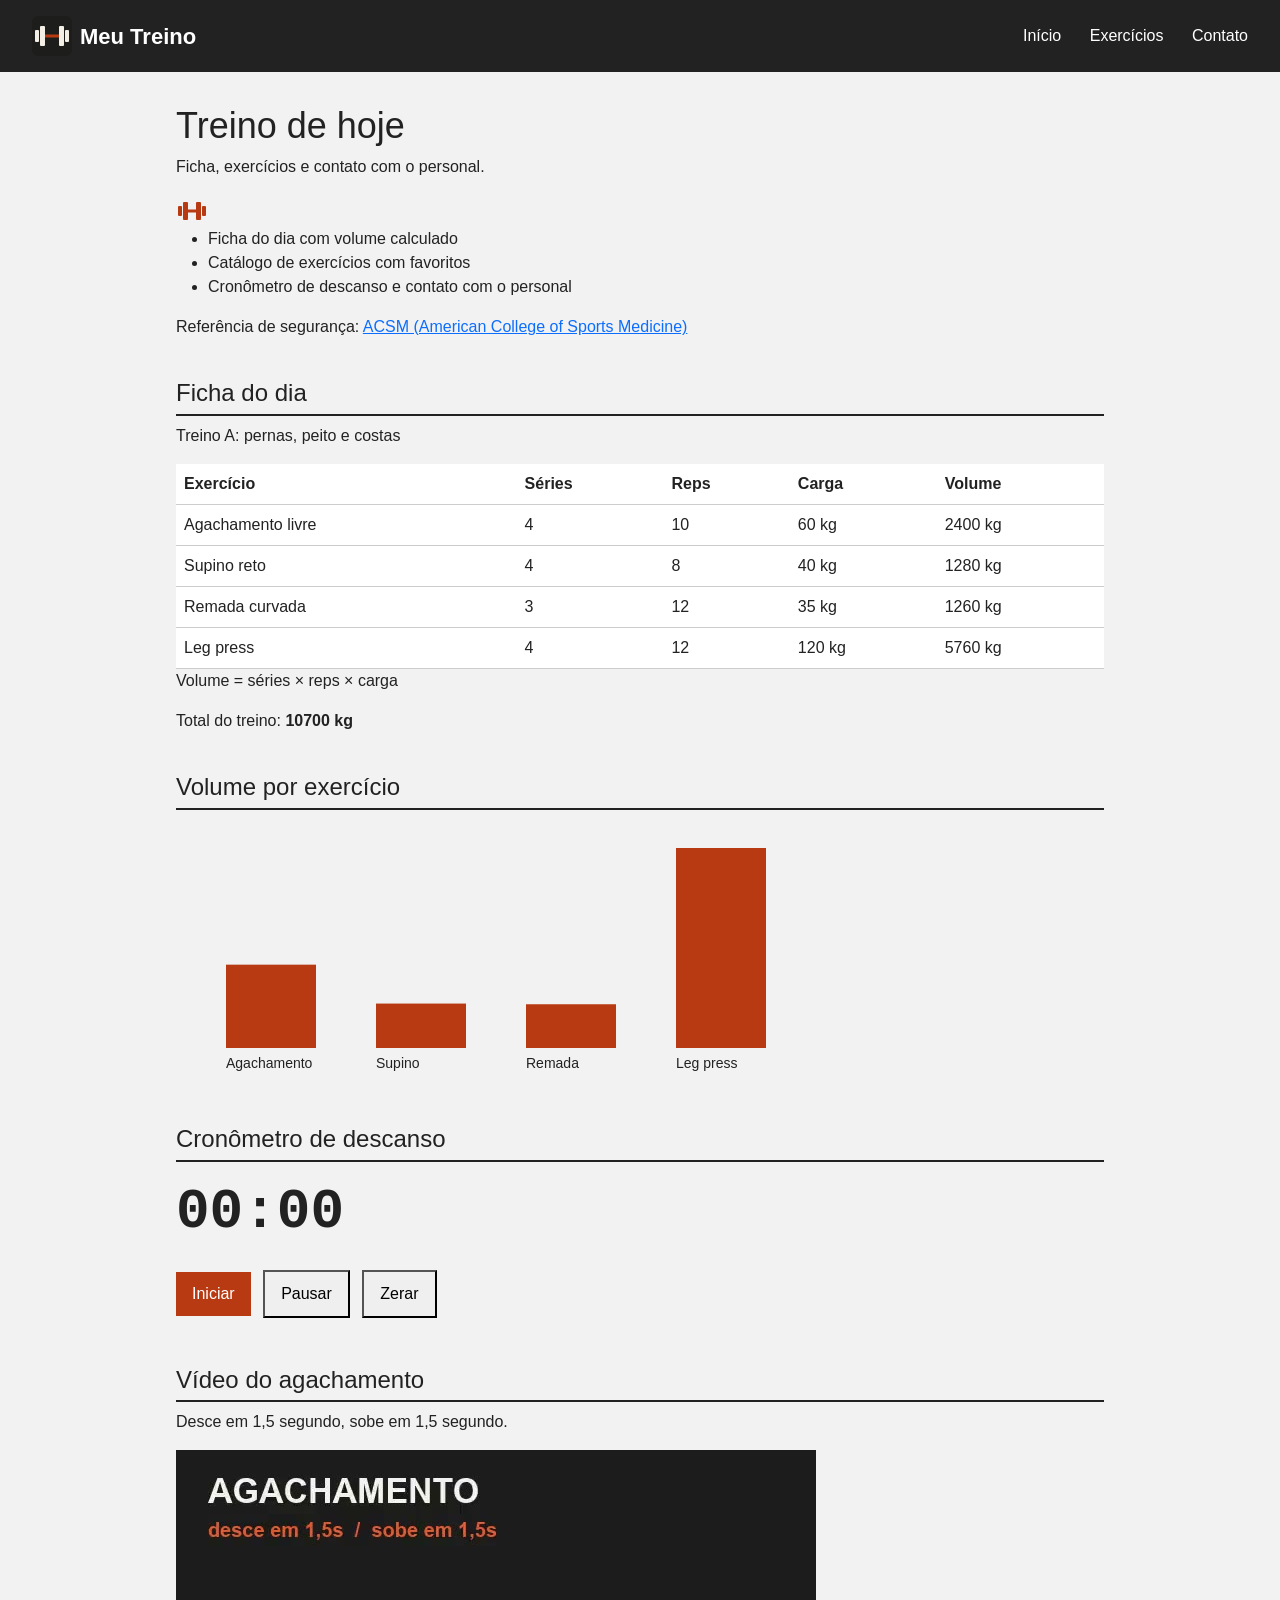
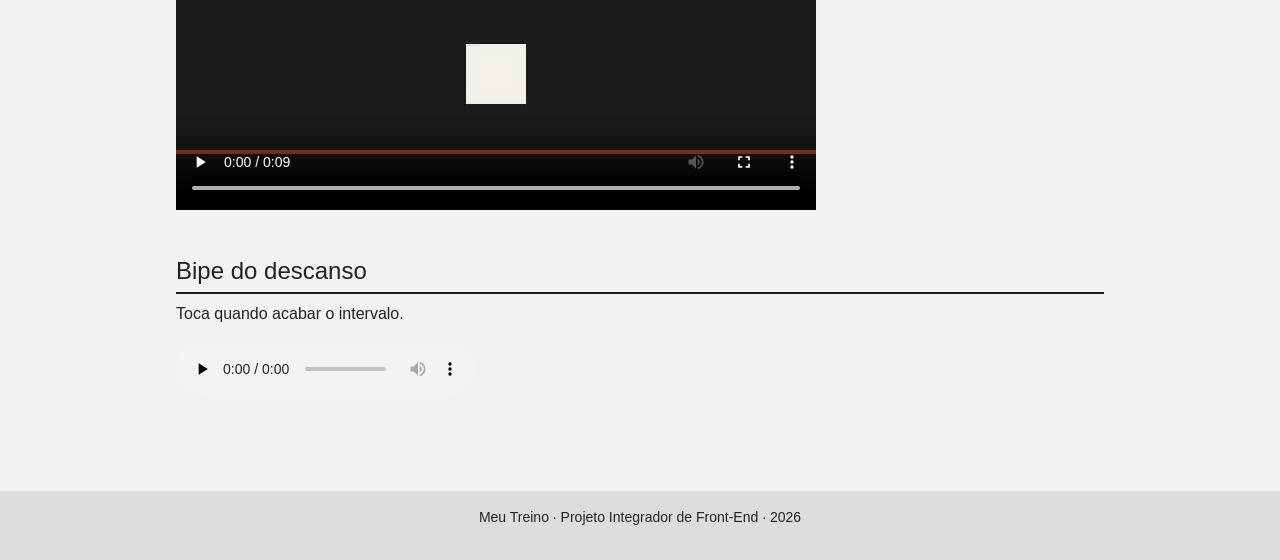
==== index.html @ c75bf41b "feat: adiciona logo SVG inline e gráfico de volume em canvas Co-Authored-By: Claude Haiku 5.5 <norep" ====
<!DOCTYPE html>
<html lang="pt-BR">
<head>
  <meta charset="UTF-8">
  <meta name="viewport" content="width=device-width, initial-scale=1.0">
  <title>Meu Treino</title>
  <link rel="icon" href="assets/images/logo.svg" type="image/svg+xml">
  <link rel="stylesheet" href="https://cdn.jsdelivr.net/npm/bootstrap@5.3.3/dist/css/bootstrap.min.css" integrity="sha384-QWTKZyjpPEjISv5WaRU9OFeRpok6YctnYmDr5pNlyT2bRjXh0JMhjY6hW+ALEwIH" crossorigin="anonymous">
  <link rel="stylesheet" href="css/style.css">
  <script src="https://cdn.jsdelivr.net/npm/bootstrap@5.3.3/dist/js/bootstrap.bundle.min.js" integrity="sha384-YvpcrYf0tY3lHB60NNkmXc5s9fDVZLESaAA55NDzOxhy9GkcIdslK1eN7N6jIeHz" crossorigin="anonymous" defer></script>
  <script src="js/script.js" defer></script>
</head>
<body>
  <header class="topo">
    <a href="index.html" class="marca">
      <svg class="logo" width="40" height="40" viewBox="0 0 40 40" role="img" aria-labelledby="logo-titulo">
        <title id="logo-titulo">Logotipo Meu Treino</title>
        <rect width="40" height="40" rx="6" fill="#1d1d1b"/><rect x="3" y="14" width="4" height="12" rx="1" fill="#f3efe6"/><rect x="8" y="10" width="5" height="20" rx="1" fill="#f3efe6"/><rect x="13" y="18.5" width="14" height="3" fill="#b83a12"/><rect x="27" y="10" width="5" height="20" rx="1" fill="#f3efe6"/><rect x="33" y="14" width="4" height="12" rx="1" fill="#f3efe6"/>
      </svg>
      Meu Treino
    </a>
    <nav class="menu">
      <a href="index.html">Início</a>
      <a href="exercicios.html">Exercícios</a>
      <a href="contato.html">Contato</a>
    </nav>
  </header>

  <main class="conteudo">
    <section>
      <h1>Treino de hoje</h1>
      <p>Ficha, exercícios e contato com o personal.</p>
      <img src="assets/images/icone-geral.svg" alt="Ícone de barra de musculação" width="32" height="32">
      <ul>
        <li>Ficha do dia com volume calculado</li>
        <li>Catálogo de exercícios com favoritos</li>
        <li>Cronômetro de descanso e contato com o personal</li>
      </ul>
      <p>Referência de segurança: <a href="https://www.acsm.org/" target="_blank" rel="noopener noreferrer">ACSM (American College of Sports Medicine)</a></p>
    </section>

    <section>
      <h2>Ficha do dia</h2>
      <p>Treino A: pernas, peito e costas</p>
      <table class="ficha">
        <thead>
          <tr>
            <th>Exercício</th>
            <th>Séries</th>
            <th>Reps</th>
            <th>Carga</th>
            <th>Volume</th>
          </tr>
        </thead>
        <tbody>
          <tr><td>Agachamento livre</td><td>4</td><td>10</td><td>60 kg</td><td class="volume">–</td></tr>
          <tr><td>Supino reto</td><td>4</td><td>8</td><td>40 kg</td><td class="volume">–</td></tr>
          <tr><td>Remada curvada</td><td>3</td><td>12</td><td>35 kg</td><td class="volume">–</td></tr>
          <tr><td>Leg press</td><td>4</td><td>12</td><td>120 kg</td><td class="volume">–</td></tr>
        </tbody>
      </table>
      <p>Volume = séries × reps × carga</p>
      <p style="margin-top: 16px;">Total do treino: <strong id="volume-total">–</strong></p>
    </section>

    <section>
      <h2>Volume por exercício</h2>
      <!-- Canvas 2D: gráfico de barras desenhado pelo script.js. O texto entre as tags é o fallback -->
      <canvas id="grafico-volume" width="640" height="260" role="img" aria-label="Gráfico de barras do volume de cada exercício">
        Volume por exercício: Agachamento 2400 kg, Supino 1280 kg, Remada 1260 kg e Leg press 5760 kg.
      </canvas>
    </section>

    <section>
      <h2>Cronômetro de descanso</h2>
      <p class="cron-display" id="cron-display">00:00</p>
      <button type="button" class="primario" id="btn-iniciar">Iniciar</button>
      <button type="button" id="btn-pausar">Pausar</button>
      <button type="button" id="btn-zerar">Zerar</button>
    </section>

    <section>
      <h2>Vídeo do agachamento</h2>
      <p>Desce em 1,5 segundo, sobe em 1,5 segundo.</p>
      <!-- preload="metadata": carrega só duração e dimensões, para não gastar dados antes do clique (vídeo abaixo da dobra) -->
      <video controls preload="metadata" width="640" poster="assets/images/agachamento-poster.jpg">
        <source src="media/agachamento.webm" type="video/webm">
        <source src="media/agachamento.mp4" type="video/mp4">
        Seu navegador não reproduz vídeo.
      </video>
    </section>

    <section>
      <h2>Bipe do descanso</h2>
      <p>Toca quando acabar o intervalo.</p>
      <!-- preload="none": áudio curto e pouco usado, então nada é baixado até a pessoa dar play -->
      <audio controls preload="none">
        <source src="media/bipe-descanso.ogg" type="audio/ogg">
        <source src="media/bipe-descanso.mp3" type="audio/mpeg">
        Seu navegador não reproduz áudio.
      </audio>
    </section>
  </main>

  <footer class="rodape">
    <p>Meu Treino · Projeto Integrador de Front-End · 2026</p>
  </footer>

  <!-- Mini-analisador da Aula 09: roda pelo Console (F12) com analisarTreino() -->
  <script src="js/logica.js" defer></script>
</body>
</html>
---- css/style.css ----
*,
*::before,
*::after {
  box-sizing: border-box;
}

body {
  margin: 0;
  font-family: Arial, sans-serif;
  background-color: #f2f2f2;
  color: #222;
}

.topo {
  background-color: #222;
  padding: 16px 32px;
  display: flex;
  justify-content: space-between;
  align-items: center;
}

.marca {
  color: white;
  font-size: 22px;
  font-weight: bold;
  text-decoration: none;
  display: flex;
  align-items: center;
}

.marca img {
  margin-right: 8px;
}

.menu a {
  color: white;
  text-decoration: none;
  margin-left: 24px;
}

.menu a:hover {
  text-decoration: underline;
}

.conteudo {
  max-width: 960px;
  margin: 0 auto;
  padding: 32px 16px 48px;
}

section {
  margin-bottom: 40px;
}

h1 {
  font-size: 36px;
}

h2 {
  font-size: 24px;
  border-bottom: 2px solid #222;
  padding-bottom: 6px;
}

table {
  width: 100%;
  background-color: white;
  border-collapse: collapse;
}

th,
td {
  text-align: left;
  padding: 8px;
  border-bottom: 1px solid #ccc;
}

.cron-display {
  font-size: 56px;
  font-family: "Courier New", monospace;
  font-weight: bold;
  margin: 8px 0 16px;
}

/* Cartão de exercício: ocupa a altura toda da coluna do Bootstrap */
.cartao {
  height: 100%;
  background-color: white;
  border: 1px solid #ccc;
  padding: 16px;
  margin-bottom: 16px;
}

.cartao h2 {
  font-size: 20px;
  border-bottom: none;
  margin: 8px 0;
}

.grupo {
  background-color: #222;
  color: white;
  display: inline-block;
  padding: 2px 8px;
  font-size: 13px;
}

.modal-title {
  font-size: 22px;
  border-bottom: none;
  padding-bottom: 0;
}

form {
  max-width: 500px;
}

label {
  display: block;
  font-weight: bold;
  margin-top: 12px;
  margin-bottom: 4px;
}

input,
select,
textarea {
  width: 100%;
  padding: 8px;
  font-size: 16px;
  box-sizing: border-box;
}

form button {
  margin-top: 16px;
}

button {
  padding: 10px 16px;
  font-size: 16px;
  cursor: pointer;
  margin-right: 8px;
  margin-bottom: 8px;
}

.botao-favorito,
.botao-detalhes {
  padding: 6px 12px;
  font-size: 14px;
}

/* o X do modal é do Bootstrap: sem o padding e a margem do botão geral */
.btn-close {
  padding: 0;
  margin: 0;
}

.primario {
  background-color: #b83a12;
  color: white;
  border: none;
}

.rodape {
  background-color: #ddd;
  text-align: center;
  padding: 16px;
  font-size: 14px;
}

fieldset {
  border: 1px solid #ccc;
  background-color: white;
  padding: 8px 16px 16px;
  margin: 16px 0 0;
}

legend {
  font-weight: bold;
  padding: 0 8px;
}

canvas {
  max-width: 100%;
  height: auto;
}

.logo {
  margin-right: 8px;
}
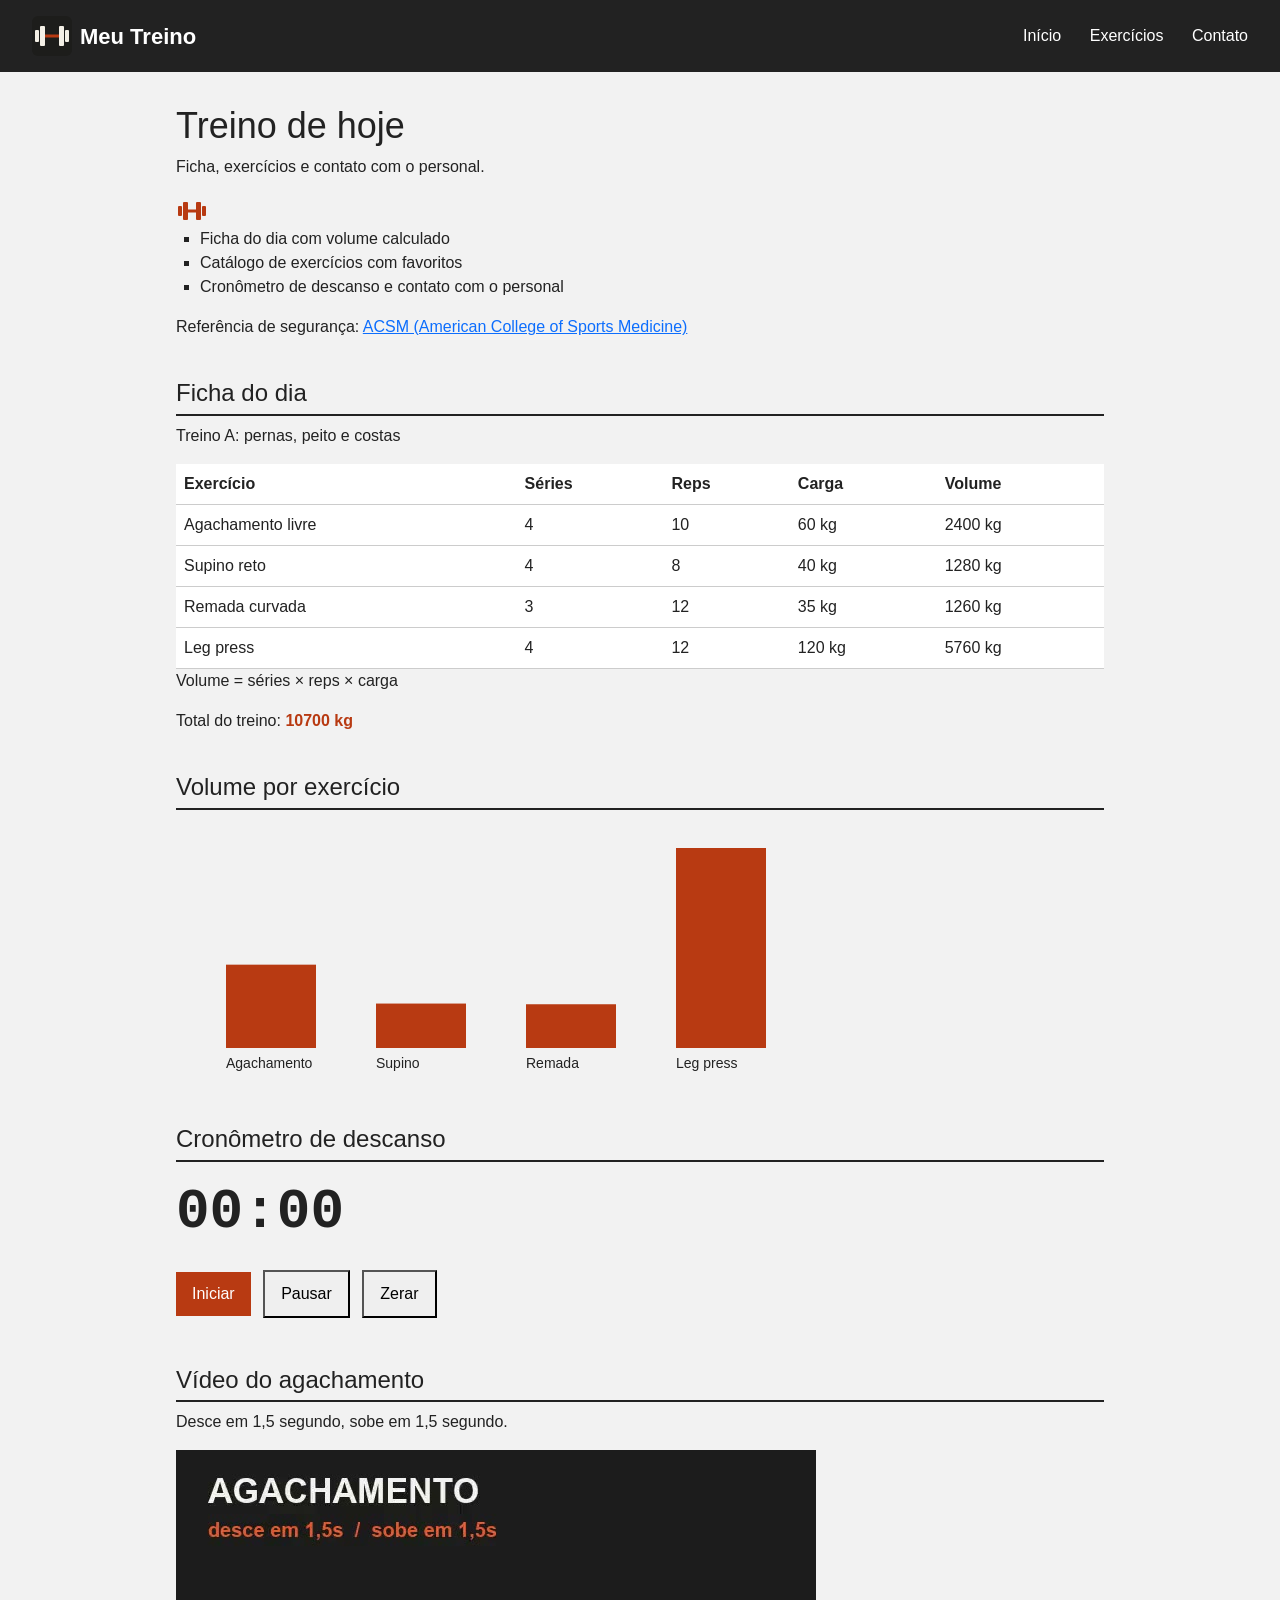
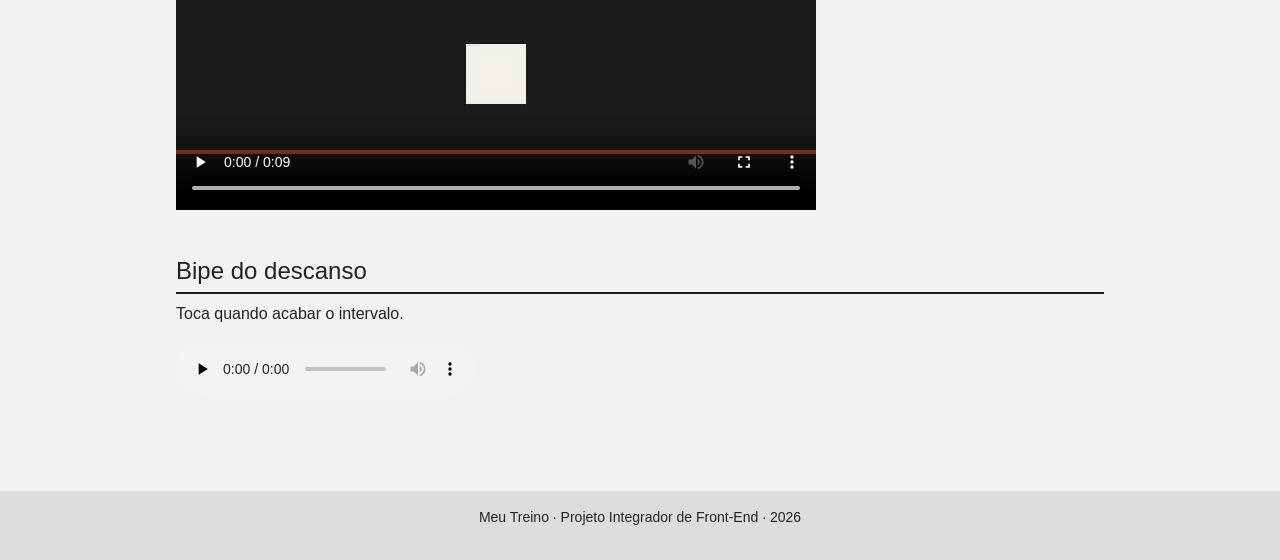
==== commit bcbaf3f3: "style: adiciona reset, variáveis CSS, estados de link e unidades rem Co-Authored-By: Claude Haiku 5." ====
--- a/index.html
+++ b/index.html
@@ -6,6 +6,7 @@
   <title>Meu Treino</title>
   <link rel="icon" href="assets/images/logo.svg" type="image/svg+xml">
   <link rel="stylesheet" href="https://cdn.jsdelivr.net/npm/bootstrap@5.3.3/dist/css/bootstrap.min.css" integrity="sha384-QWTKZyjpPEjISv5WaRU9OFeRpok6YctnYmDr5pNlyT2bRjXh0JMhjY6hW+ALEwIH" crossorigin="anonymous">
+  <link rel="stylesheet" href="css/reset.css">
   <link rel="stylesheet" href="css/style.css">
   <script src="https://cdn.jsdelivr.net/npm/bootstrap@5.3.3/dist/js/bootstrap.bundle.min.js" integrity="sha384-YvpcrYf0tY3lHB60NNkmXc5s9fDVZLESaAA55NDzOxhy9GkcIdslK1eN7N6jIeHz" crossorigin="anonymous" defer></script>
   <script src="js/script.js" defer></script>
@@ -60,7 +61,7 @@
         </tbody>
       </table>
       <p>Volume = séries × reps × carga</p>
-      <p style="margin-top: 16px;">Total do treino: <strong id="volume-total">–</strong></p>
+      <p class="total">Total do treino: <strong id="volume-total">–</strong></p>
     </section>
 
     <section>
--- a/css/style.css
+++ b/css/style.css
@@ -1,18 +1,23 @@
-*,
-*::before,
-*::after {
-  box-sizing: border-box;
+/* Variáveis: cores, espaçamento e raio ficam num lugar só */
+:root {
+  --cor-escura: #222;
+  --cor-clara: #f2f2f2;
+  --cor-destaque: #b83a12;
+  --cor-borda: #ccc;
+  --espaco: 16px;
+  --raio: 4px;
 }
 
 body {
-  margin: 0;
   font-family: Arial, sans-serif;
-  background-color: #f2f2f2;
-  color: #222;
+  background-color: var(--cor-clara);
+  color: var(--cor-escura);
+  /* rem: o tamanho acompanha a preferência de fonte do usuário */
+  font-size: 1rem;
 }
 
 .topo {
-  background-color: #222;
+  background-color: var(--cor-escura);
   padding: 16px 32px;
   display: flex;
   justify-content: space-between;
@@ -21,7 +26,7 @@
 
 .marca {
   color: white;
-  font-size: 22px;
+  font-size: 1.375rem;
   font-weight: bold;
   text-decoration: none;
   display: flex;
@@ -32,20 +37,27 @@
   margin-right: 8px;
 }
 
-.menu a {
+/* Combinador descendente: só os links que estão dentro do menu do topo */
+.topo .menu a:link,
+.topo .menu a:visited {
   color: white;
   text-decoration: none;
   margin-left: 24px;
 }
 
-.menu a:hover {
+/* Ordem dos estados: :link, :visited, :hover, :active (LVHA) */
+.topo .menu a:hover {
   text-decoration: underline;
+}
+
+.topo .menu a:active {
+  color: var(--cor-clara);
 }
 
 .conteudo {
   max-width: 960px;
   margin: 0 auto;
-  padding: 32px 16px 48px;
+  padding: 32px var(--espaco) 48px;
 }
 
 section {
@@ -53,13 +65,19 @@
 }
 
 h1 {
-  font-size: 36px;
+  font-size: 2.25rem;
 }
 
 h2 {
-  font-size: 24px;
-  border-bottom: 2px solid #222;
+  font-size: 1.5rem;
+  border-bottom: 2px solid var(--cor-escura);
   padding-bottom: 6px;
+}
+
+/* Lista da home: bullet quadrado, com recuo para o texto não encostar na borda */
+ul {
+  list-style-type: square;
+  padding-left: 24px;
 }
 
 table {
@@ -72,11 +90,20 @@
 td {
   text-align: left;
   padding: 8px;
-  border-bottom: 1px solid #ccc;
+  border-bottom: 1px solid var(--cor-borda);
+}
+
+/* ID: elemento único da página (total do treino) */
+#volume-total {
+  color: var(--cor-destaque);
+}
+
+.total {
+  margin-top: var(--espaco);
 }
 
 .cron-display {
-  font-size: 56px;
+  font-size: 3.5rem;
   font-family: "Courier New", monospace;
   font-weight: bold;
   margin: 8px 0 16px;
@@ -86,27 +113,28 @@
 .cartao {
   height: 100%;
   background-color: white;
-  border: 1px solid #ccc;
-  padding: 16px;
-  margin-bottom: 16px;
+  border: 1px solid var(--cor-borda);
+  border-radius: var(--raio);
+  padding: var(--espaco);
+  margin-bottom: var(--espaco);
 }
 
 .cartao h2 {
-  font-size: 20px;
+  font-size: 1.25rem;
   border-bottom: none;
   margin: 8px 0;
 }
 
 .grupo {
-  background-color: #222;
+  background-color: var(--cor-escura);
   color: white;
   display: inline-block;
   padding: 2px 8px;
-  font-size: 13px;
+  font-size: 0.8125rem;
 }
 
 .modal-title {
-  font-size: 22px;
+  font-size: 1.375rem;
   border-bottom: none;
   padding-bottom: 0;
 }
@@ -127,17 +155,17 @@
 textarea {
   width: 100%;
   padding: 8px;
-  font-size: 16px;
+  font-size: 1rem;
   box-sizing: border-box;
 }
 
 form button {
-  margin-top: 16px;
+  margin-top: var(--espaco);
 }
 
 button {
   padding: 10px 16px;
-  font-size: 16px;
+  font-size: 1rem;
   cursor: pointer;
   margin-right: 8px;
   margin-bottom: 8px;
@@ -146,7 +174,7 @@
 .botao-favorito,
 .botao-detalhes {
   padding: 6px 12px;
-  font-size: 14px;
+  font-size: 0.875rem;
 }
 
 /* o X do modal é do Bootstrap: sem o padding e a margem do botão geral */
@@ -156,7 +184,7 @@
 }
 
 .primario {
-  background-color: #b83a12;
+  background-color: var(--cor-destaque);
   color: white;
   border: none;
 }
@@ -164,15 +192,15 @@
 .rodape {
   background-color: #ddd;
   text-align: center;
-  padding: 16px;
-  font-size: 14px;
+  padding: var(--espaco);
+  font-size: 0.875rem;
 }
 
 fieldset {
-  border: 1px solid #ccc;
+  border: 1px solid var(--cor-borda);
   background-color: white;
   padding: 8px 16px 16px;
-  margin: 16px 0 0;
+  margin: var(--espaco) 0 0;
 }
 
 legend {
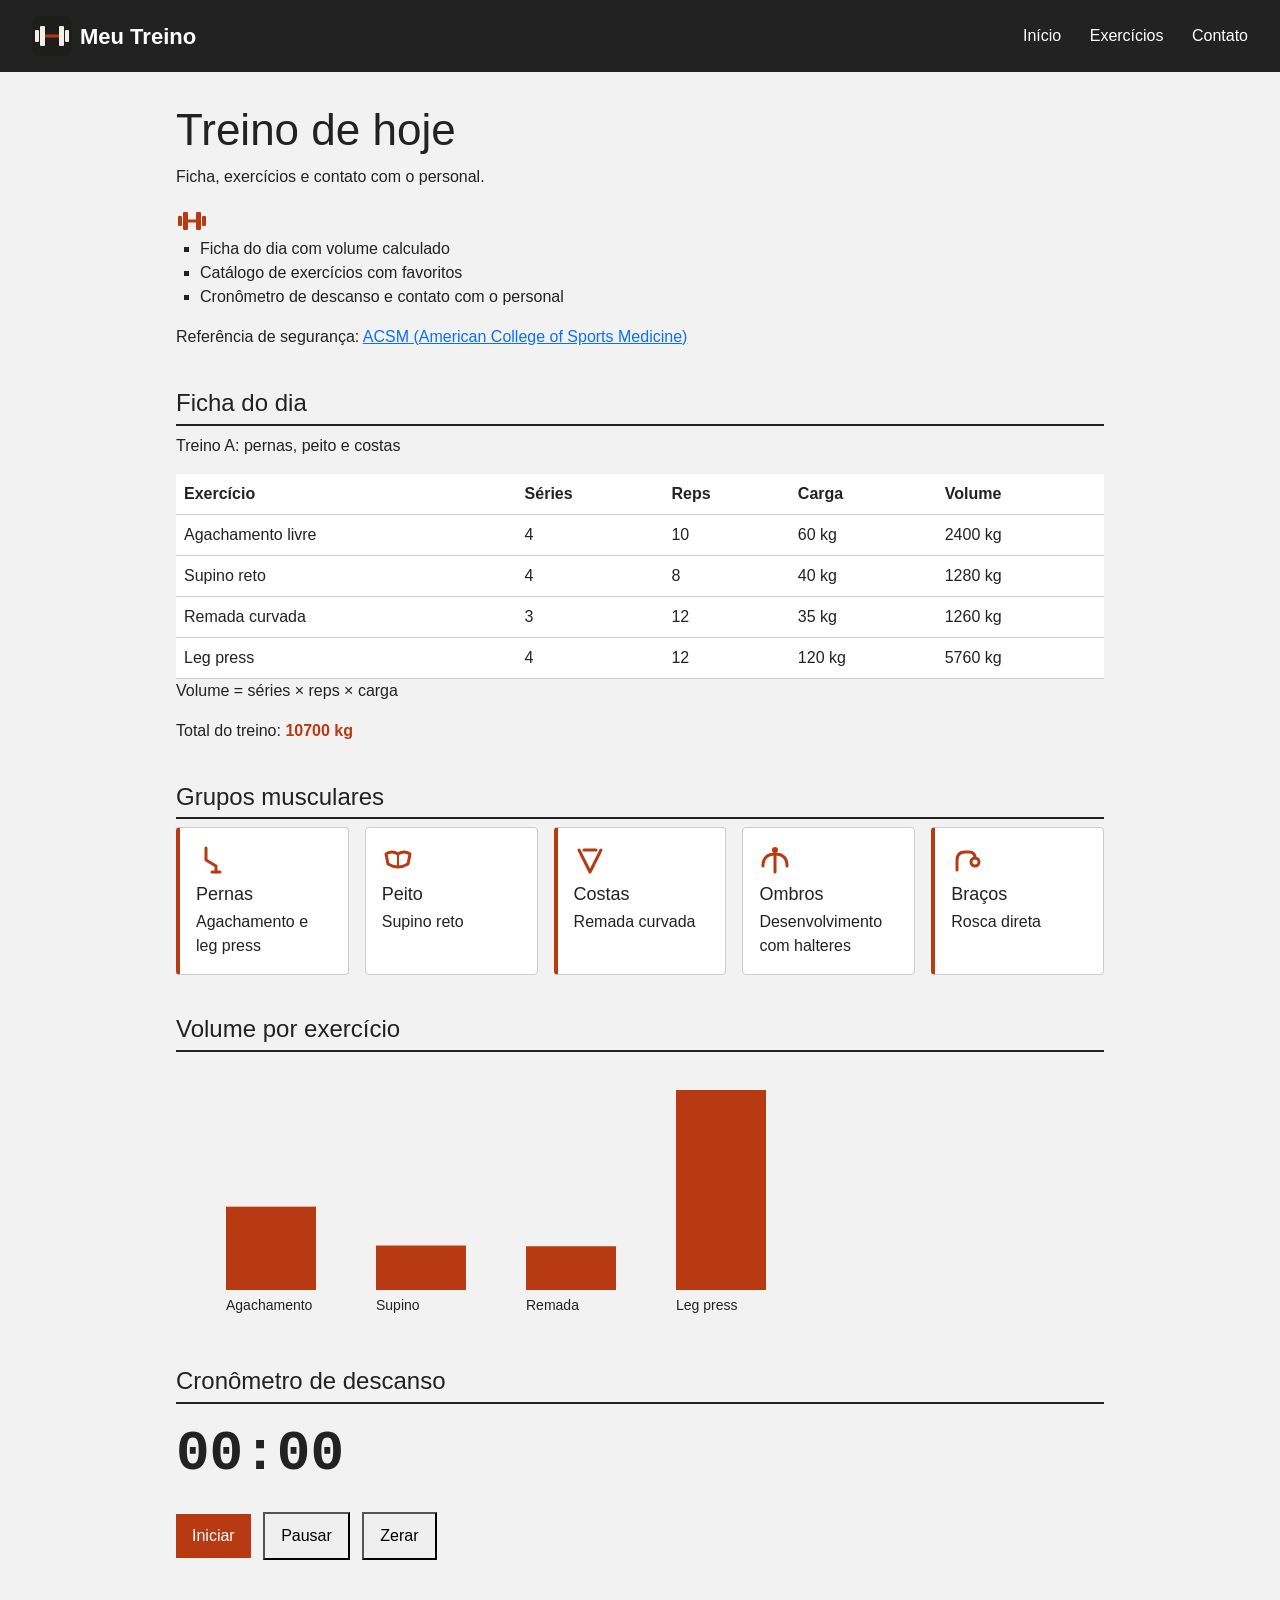
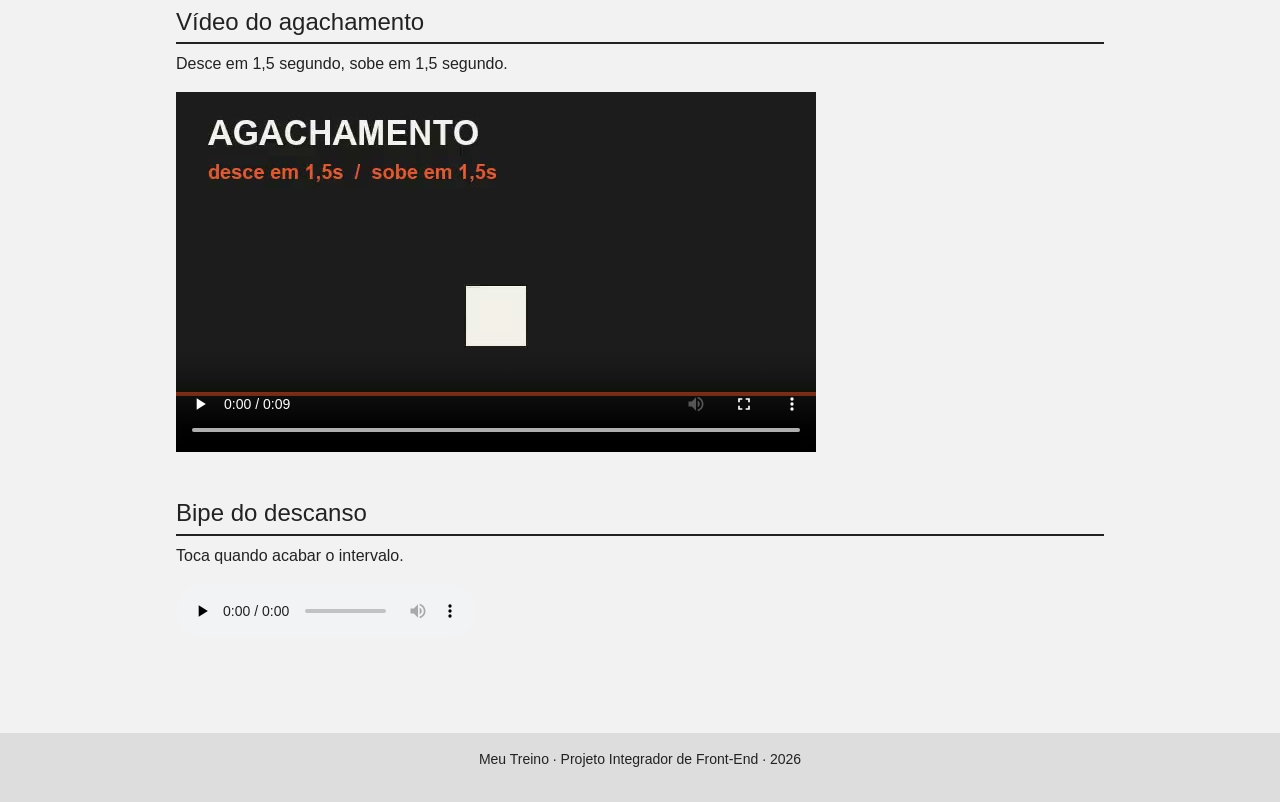
==== commit 208a1730: "style: monta grade de grupos com CSS grid e media queries Co-Authored-By: Claude Haiku 5.5 <noreply@" ====
--- a/index.html
+++ b/index.html
@@ -65,6 +65,37 @@
     </section>
 
     <section>
+      <h2>Grupos musculares</h2>
+      <div class="grade-grupos">
+        <article class="grupo-card">
+          <img src="assets/images/icone-pernas.svg" alt="" width="32" height="32">
+          <h3>Pernas</h3>
+          <p>Agachamento e leg press</p>
+        </article>
+        <article class="grupo-card">
+          <img src="assets/images/icone-peito.svg" alt="" width="32" height="32">
+          <h3>Peito</h3>
+          <p>Supino reto</p>
+        </article>
+        <article class="grupo-card">
+          <img src="assets/images/icone-costas.svg" alt="" width="32" height="32">
+          <h3>Costas</h3>
+          <p>Remada curvada</p>
+        </article>
+        <article class="grupo-card">
+          <img src="assets/images/icone-ombros.svg" alt="" width="32" height="32">
+          <h3>Ombros</h3>
+          <p>Desenvolvimento com halteres</p>
+        </article>
+        <article class="grupo-card">
+          <img src="assets/images/icone-bracos.svg" alt="" width="32" height="32">
+          <h3>Braços</h3>
+          <p>Rosca direta</p>
+        </article>
+      </div>
+    </section>
+
+    <section>
       <h2>Volume por exercício</h2>
       <!-- Canvas 2D: gráfico de barras desenhado pelo script.js. O texto entre as tags é o fallback -->
       <canvas id="grafico-volume" width="640" height="260" role="img" aria-label="Gráfico de barras do volume de cada exercício">
--- a/css/style.css
+++ b/css/style.css
@@ -216,3 +216,58 @@
 .logo {
   margin-right: 8px;
 }
+
+/* Grade responsiva sem media query: as colunas aparecem sozinhas conforme a largura */
+.grade-grupos {
+  display: grid;
+  grid-template-columns: repeat(auto-fit, minmax(160px, 1fr));
+  gap: var(--espaco);
+}
+
+.grupo-card {
+  background-color: white;
+  border: 1px solid var(--cor-borda);
+  border-radius: var(--raio);
+  padding: var(--espaco);
+  /* transform (e não top/margin) para o hover animar sem recalcular o layout */
+  transition: transform 0.2s;
+}
+
+.grupo-card:hover {
+  transform: translateY(-4px);
+}
+
+/* Pseudo-classe estrutural: cards em posição ímpar ganham a faixa de destaque */
+.grupo-card:nth-child(odd) {
+  border-left: 4px solid var(--cor-destaque);
+}
+
+.grupo-card h3 {
+  margin: 8px 0 4px;
+  font-size: 1.125rem;
+}
+
+.grupo-card p {
+  margin: 0;
+}
+
+/* Responsivo: em telas pequenas a barra do topo empilha em coluna */
+@media (max-width: 600px) {
+  .topo {
+    flex-direction: column;
+    gap: 8px;
+    padding: var(--espaco);
+  }
+
+  .topo .menu a:link,
+  .topo .menu a:visited {
+    margin-left: 0;
+    margin-right: 16px;
+  }
+}
+
+@media (min-width: 900px) {
+  h1 {
+    font-size: 2.75rem;
+  }
+}
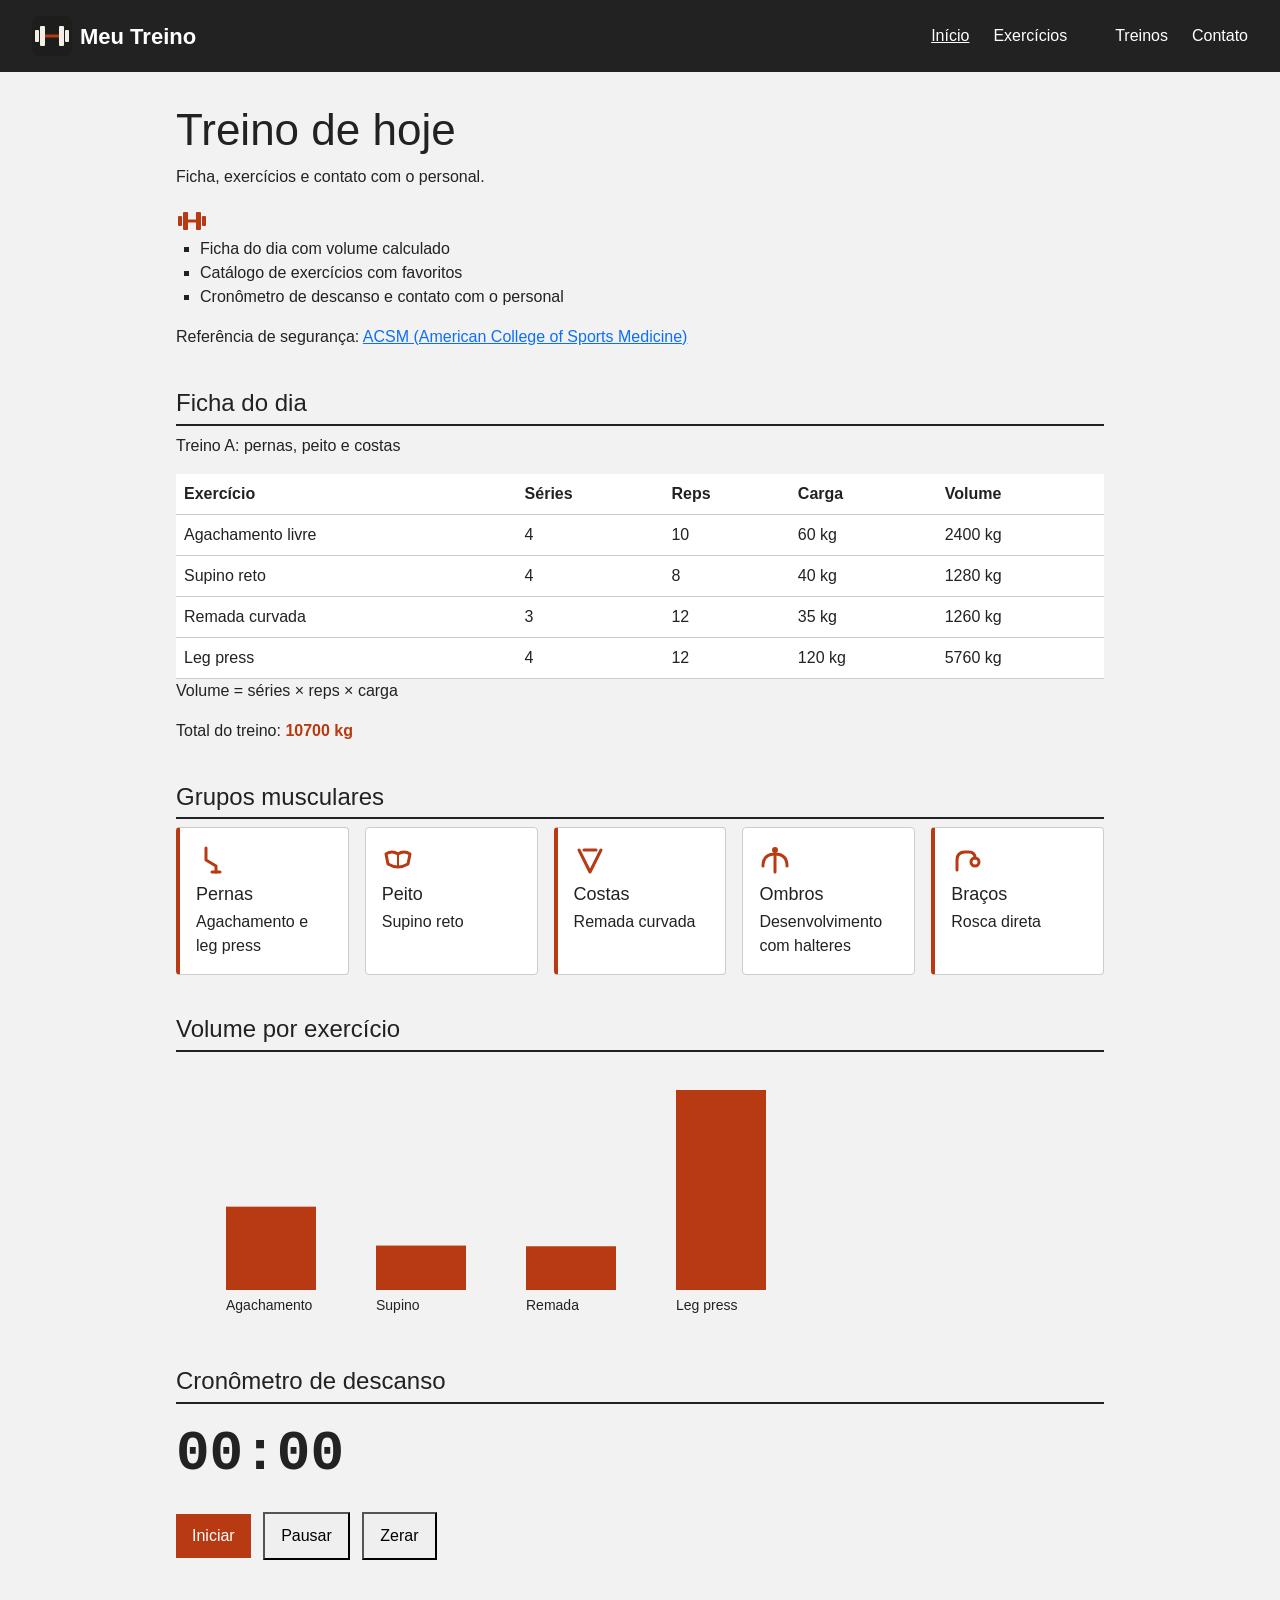
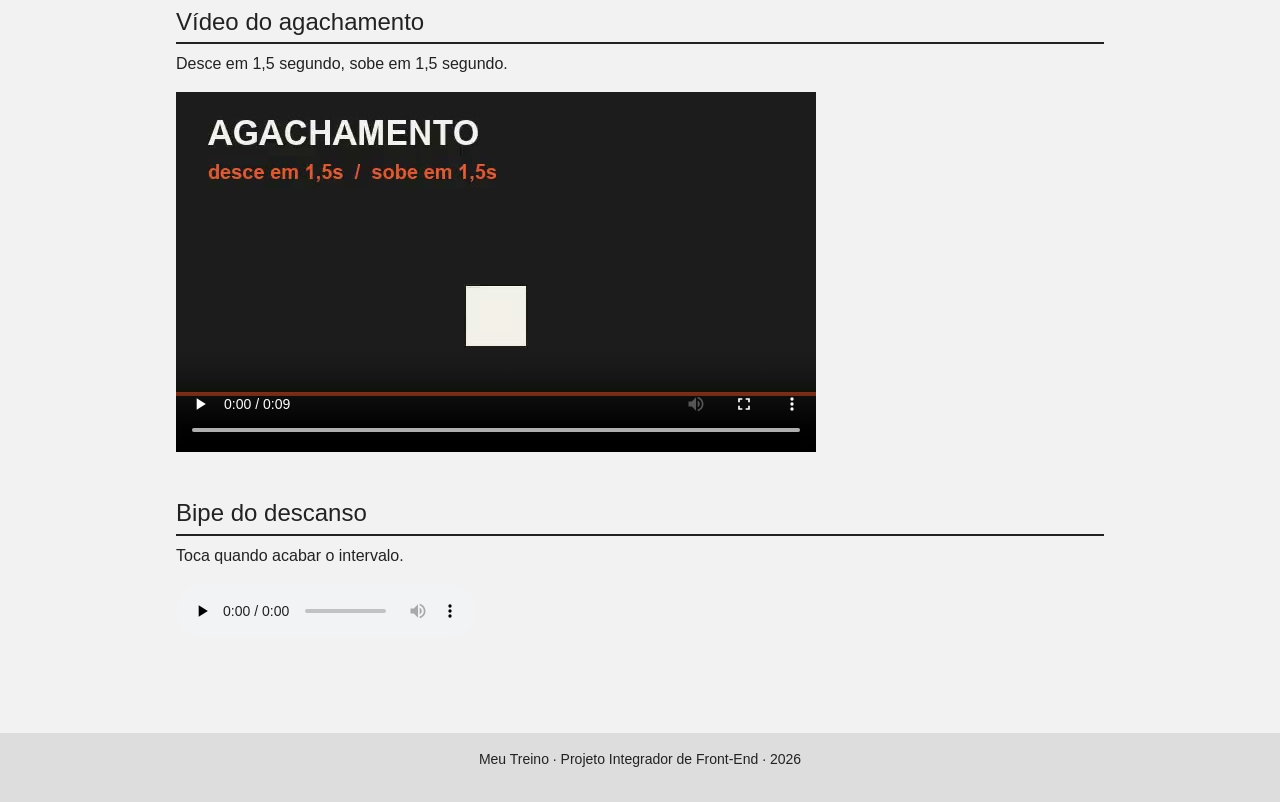
==== commit b24248ad: "feat: adiciona menu hambúrguer, dropdown, topo sticky e item ativo Co-Authored-By: Claude Haiku 5.5 " ====
--- a/index.html
+++ b/index.html
@@ -20,10 +20,18 @@
       </svg>
       Meu Treino
     </a>
-    <nav class="menu">
-      <a href="index.html">Início</a>
-      <a href="exercicios.html">Exercícios</a>
-      <a href="contato.html">Contato</a>
+    <button type="button" class="menu-toggle" aria-expanded="false" aria-controls="menu-principal">Menu</button>
+    <nav class="menu" id="menu-principal">
+        <a href="index.html" class="ativo" aria-current="page">Início</a>
+        <a href="exercicios.html">Exercícios</a>
+        <div class="dropdown">
+          <a href="index.html#ficha">Treinos</a>
+          <div class="submenu">
+            <a href="index.html#ficha">Ficha do dia</a>
+            <a href="index.html#cronometro">Cronômetro</a>
+          </div>
+        </div>
+        <a href="contato.html">Contato</a>
     </nav>
   </header>
 
@@ -40,7 +48,7 @@
       <p>Referência de segurança: <a href="https://www.acsm.org/" target="_blank" rel="noopener noreferrer">ACSM (American College of Sports Medicine)</a></p>
     </section>
 
-    <section>
+    <section id="ficha">
       <h2>Ficha do dia</h2>
       <p>Treino A: pernas, peito e costas</p>
       <table class="ficha">
@@ -103,7 +111,7 @@
       </canvas>
     </section>
 
-    <section>
+    <section id="cronometro">
       <h2>Cronômetro de descanso</h2>
       <p class="cron-display" id="cron-display">00:00</p>
       <button type="button" class="primario" id="btn-iniciar">Iniciar</button>
--- a/css/style.css
+++ b/css/style.css
@@ -271,3 +271,91 @@
     font-size: 2.75rem;
   }
 }
+
+/* Topo fixo ao rolar. z-index só disputa dentro do mesmo contexto de empilhamento;
+   o topo é o único elemento posicionado acima do conteúdo, então 10 basta */
+.topo {
+  position: sticky;
+  top: 0;
+  z-index: 10;
+}
+
+.menu-toggle {
+  display: none;
+}
+
+.menu {
+  display: flex;
+  align-items: center;
+}
+
+.topo .menu a.ativo {
+  text-decoration: underline;
+}
+
+/* Dropdown: position relative no pai; o submenu cola no pai (top: 100%) para não ter buraco no hover */
+.dropdown {
+  position: relative;
+  margin-left: 24px;
+}
+
+.dropdown > a {
+  margin-left: 0;
+}
+
+.submenu {
+  display: none;
+  position: absolute;
+  top: 100%;
+  left: 0;
+  flex-direction: column;
+  min-width: 180px;
+  background-color: var(--cor-escura);
+  z-index: 10;
+}
+
+.submenu a {
+  padding: 8px 16px;
+  color: white;
+  text-decoration: none;
+}
+
+.dropdown:hover .submenu,
+.dropdown:focus-within .submenu {
+  display: flex;
+}
+
+@media (max-width: 600px) {
+  .menu-toggle {
+    display: block;
+    align-self: flex-end;
+    background-color: transparent;
+    color: white;
+    border: 1px solid white;
+    margin: 0;
+  }
+
+  .menu {
+    display: none;
+    flex-direction: column;
+    align-items: stretch;
+    width: 100%;
+  }
+
+  .menu.aberto {
+    display: flex;
+  }
+
+  .dropdown {
+    margin-left: 0;
+  }
+
+  .submenu {
+    position: static;
+    display: flex;
+  }
+
+  .submenu a {
+    padding-left: 24px;
+  }
+}
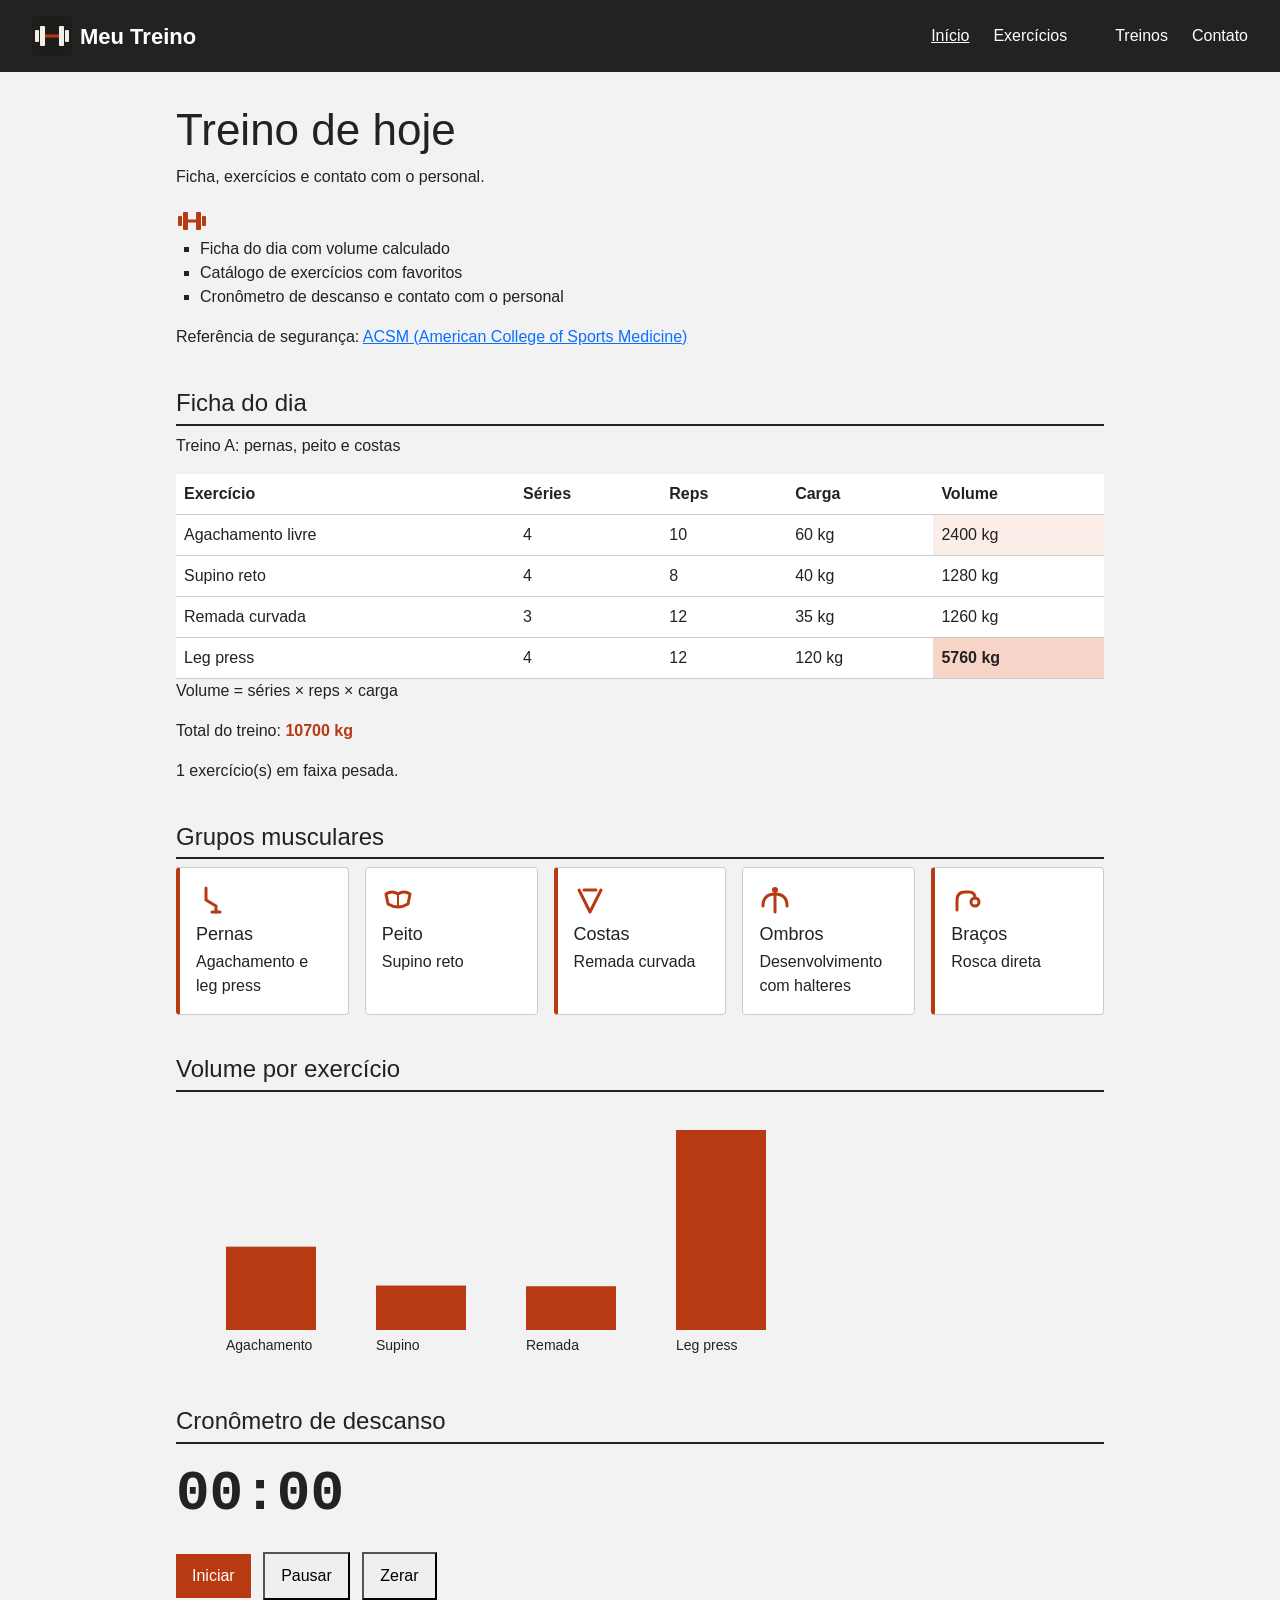
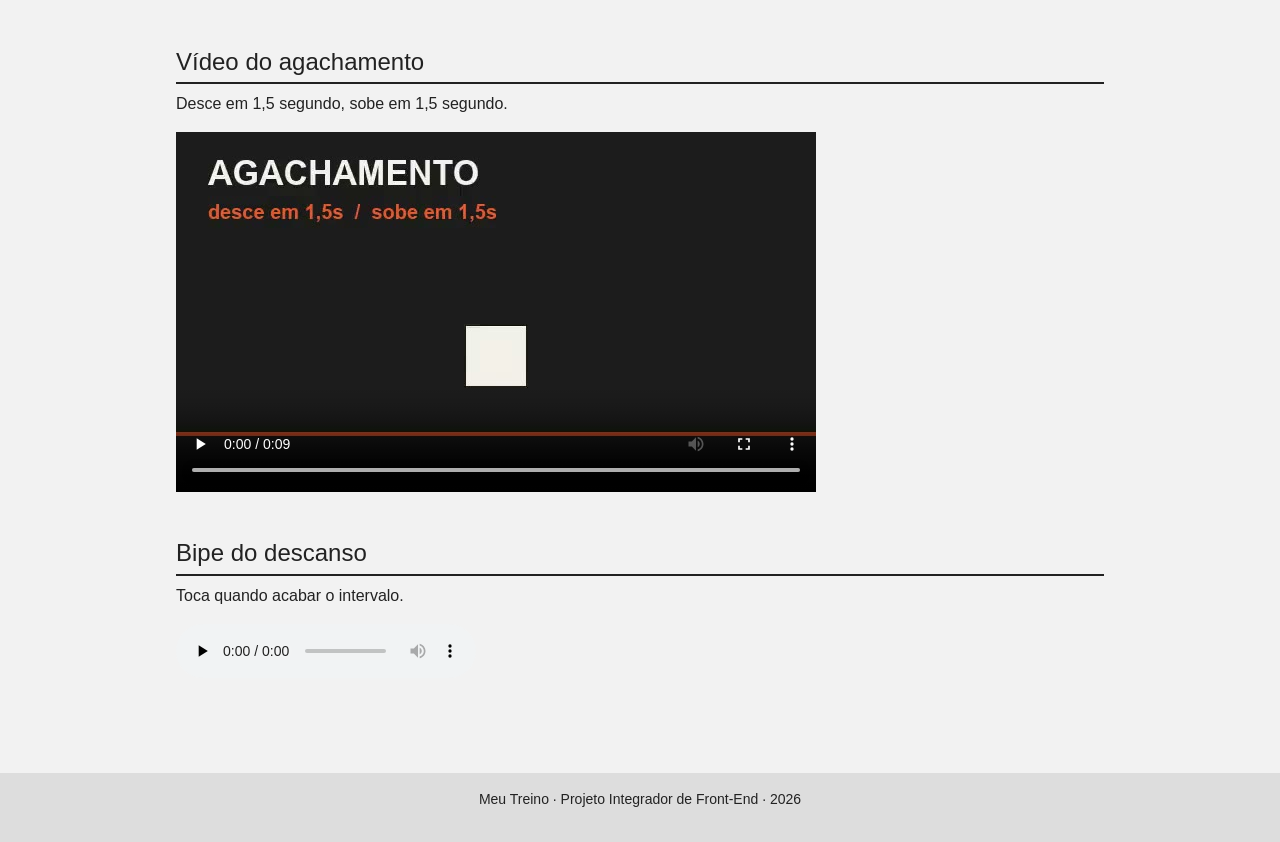
==== commit f060eaa0: "feat: calcula volume com map, filter e reduce e marca faixas com classList Co-Authored-By: Claude Ha" ====
--- a/index.html
+++ b/index.html
@@ -70,6 +70,7 @@
       </table>
       <p>Volume = séries × reps × carga</p>
       <p class="total">Total do treino: <strong id="volume-total">–</strong></p>
+      <p id="resumo-ficha"></p>
     </section>
 
     <section>
--- a/css/style.css
+++ b/css/style.css
@@ -359,3 +359,13 @@
     padding-left: 24px;
   }
 }
+
+/* Faixas de volume: o JavaScript escolhe a classe, o CSS decide a aparência */
+.faixa-pesado {
+  background-color: #f6d5c8;
+  font-weight: bold;
+}
+
+.faixa-medio {
+  background-color: #fbeee8;
+}
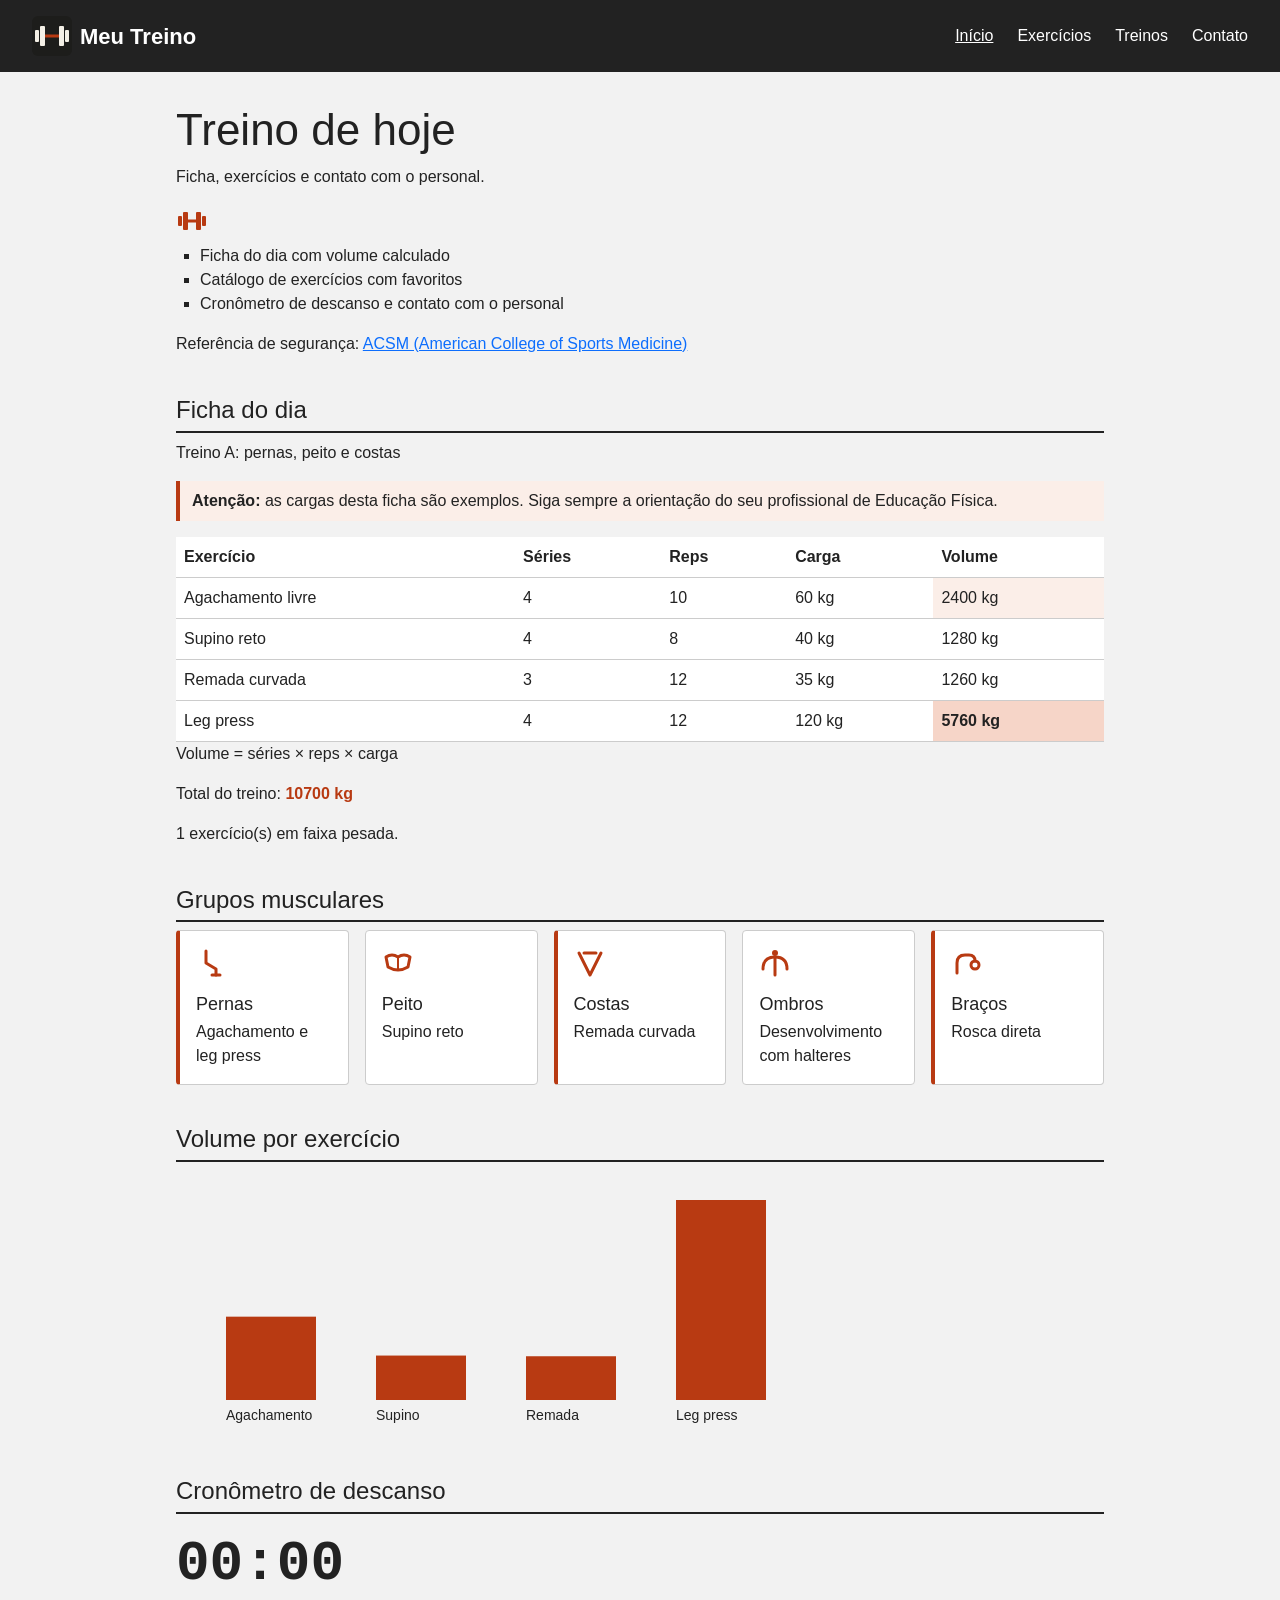
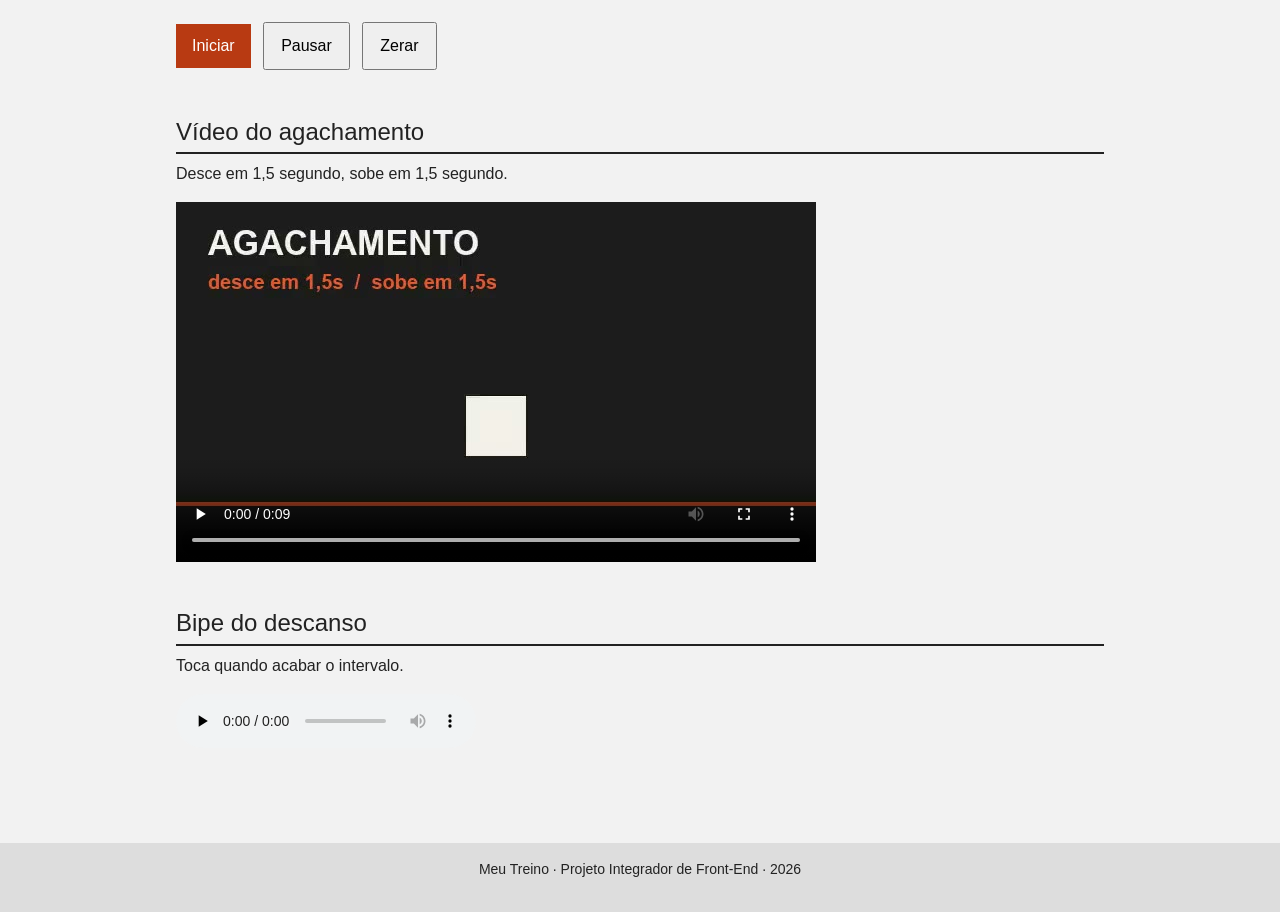
==== commit 9ba747f8: "feat: aplica melhorias do relatório final (a11y, aviso de saúde, Bootstrap só onde é usado) - Aviso " ====
--- a/index.html
+++ b/index.html
@@ -5,13 +5,12 @@
   <meta name="viewport" content="width=device-width, initial-scale=1.0">
   <title>Meu Treino</title>
   <link rel="icon" href="assets/images/logo.svg" type="image/svg+xml">
-  <link rel="stylesheet" href="https://cdn.jsdelivr.net/npm/bootstrap@5.3.3/dist/css/bootstrap.min.css" integrity="sha384-QWTKZyjpPEjISv5WaRU9OFeRpok6YctnYmDr5pNlyT2bRjXh0JMhjY6hW+ALEwIH" crossorigin="anonymous">
   <link rel="stylesheet" href="css/reset.css">
   <link rel="stylesheet" href="css/style.css">
-  <script src="https://cdn.jsdelivr.net/npm/bootstrap@5.3.3/dist/js/bootstrap.bundle.min.js" integrity="sha384-YvpcrYf0tY3lHB60NNkmXc5s9fDVZLESaAA55NDzOxhy9GkcIdslK1eN7N6jIeHz" crossorigin="anonymous" defer></script>
   <script src="js/script.js" defer></script>
 </head>
 <body>
+  <a class="pular" href="#conteudo">Pular para o conteúdo</a>
   <header class="topo">
     <a href="index.html" class="marca">
       <svg class="logo" width="40" height="40" viewBox="0 0 40 40" role="img" aria-labelledby="logo-titulo">
@@ -35,7 +34,7 @@
     </nav>
   </header>
 
-  <main class="conteudo">
+  <main class="conteudo" id="conteudo" tabindex="-1">
     <section>
       <h1>Treino de hoje</h1>
       <p>Ficha, exercícios e contato com o personal.</p>
@@ -51,6 +50,7 @@
     <section id="ficha">
       <h2>Ficha do dia</h2>
       <p>Treino A: pernas, peito e costas</p>
+      <p class="aviso-saude"><strong>Atenção:</strong> as cargas desta ficha são exemplos. Siga sempre a orientação do seu profissional de Educação Física.</p>
       <table class="ficha">
         <thead>
           <tr>
@@ -115,6 +115,8 @@
     <section id="cronometro">
       <h2>Cronômetro de descanso</h2>
       <p class="cron-display" id="cron-display">00:00</p>
+      <!-- aria-live só neste aviso: o leitor de tela fala ao iniciar, pausar e zerar, e não a cada segundo -->
+      <p class="visualmente-oculto" id="cron-aviso" aria-live="polite"></p>
       <button type="button" class="primario" id="btn-iniciar">Iniciar</button>
       <button type="button" id="btn-pausar">Pausar</button>
       <button type="button" id="btn-zerar">Zerar</button>
--- a/css/style.css
+++ b/css/style.css
@@ -369,3 +369,59 @@
 .faixa-medio {
   background-color: #fbeee8;
 }
+
+/* Link de pular: fica fora da tela até receber foco pelo Tab */
+.pular {
+  position: absolute;
+  left: -9999px;
+  top: 8px;
+  background-color: white;
+  color: var(--cor-escura);
+  padding: 8px 16px;
+  z-index: 20;
+}
+
+.pular:focus {
+  left: 8px;
+}
+
+/* Foco visível em tudo que é interativo, sem remover o contorno */
+:focus-visible {
+  outline: 3px solid var(--cor-destaque);
+  outline-offset: 2px;
+}
+
+/* Links do dropdown: zera a margem herdada do menu para alinhar o submenu e o item "Treinos" */
+.topo .menu .dropdown > a:link,
+.topo .menu .dropdown > a:visited,
+.topo .menu .submenu a:link,
+.topo .menu .submenu a:visited {
+  margin-left: 0;
+}
+
+video {
+  max-width: 100%;
+  height: auto;
+}
+
+/* No topo escuro o contorno laranja fica com contraste 2,77:1 (WCAG pede 3:1); branco resolve */
+.topo :focus-visible {
+  outline-color: white;
+}
+
+/* Aviso de saúde e de formulário demonstrativo */
+.aviso-saude {
+  background-color: #fbeee8;
+  border-left: 4px solid var(--cor-destaque);
+  padding: 8px 12px;
+}
+
+/* Some da tela, mas continua sendo lido pelo leitor de tela */
+.visualmente-oculto {
+  position: absolute;
+  width: 1px;
+  height: 1px;
+  overflow: hidden;
+  clip: rect(0 0 0 0);
+  white-space: nowrap;
+}
